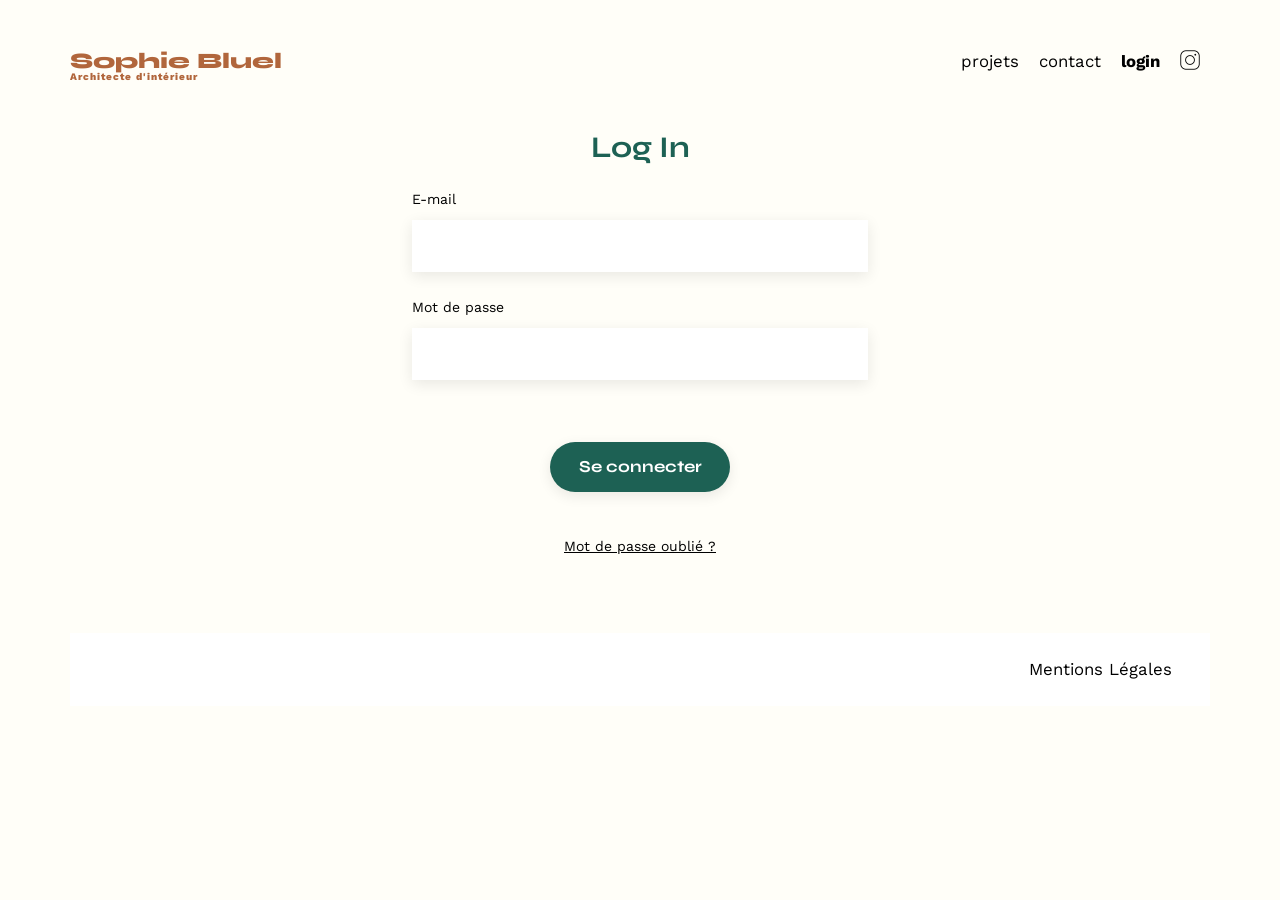
==== FrontEnd/login.html @ 37e01208 "page login" ====
<!DOCTYPE html>
<html lang="fr">
<head>
	<meta charset="UTF-8">
	<title>Sophie Bluel - Architecte d'intérieur</title>
	<meta name="viewport" content="width=device-width, initial-scale=1.0">
	<link rel="preconnect" href="https://fonts.googleapis.com">
	<link rel="preconnect" href="https://fonts.gstatic.com" crossorigin>
	<link href="https://fonts.googleapis.com/css2?family=Syne:wght@700;800&family=Work+Sans&display=swap" rel="stylesheet">
	<meta name="description" content="">
	<link rel="stylesheet" href="./assets/style.css">
</head>
<body>
<header>
	<a href="index.html">
		<h1>Sophie Bluel <span>Architecte d'intérieur</span></h1>
	</a>

	<nav>
		<ul>
			<li>projets</li>
			<li>contact</li>
			<li><a href="login.html" class="active">login</a></li>
			<li><img src="./assets/icons/instagram.png" alt="Instagram"></li>
		</ul>
	</nav>
</header>
<main>
	<section id="login">
        <h2>Log In</h2>
        <form action="#" method="post">
            <div>
                <label for="email">E-mail</label>
                <input type="email" name="email" id="email">
            </div>
            <div>
                <label for="password">Mot de passe</label>
                <input type="password" name="password" id="password">
            </div>
            <input type="submit" value="Se connecter">

            <p><a href="forgot-password.html" class="forgot-password">Mot de passe oublié ?</a></p>
        </form>

	</section>
</main>

<footer>
	<nav>
		<ul>
			<li>Mentions Légales</li>
		</ul>
	</nav>
</footer>
<script src="./script.js" defer></script>
</body>
</html>
---- FrontEnd/assets/style.css ----
/* http://meyerweb.com/eric/tools/css/reset/
   v2.0 | 20110126
   License: none (public domain)
*/

html, body, div, span, applet, object, iframe,
h1, h2, h3, h4, h5, h6, p, blockquote, pre,
a, abbr, acronym, address, big, cite, code,
del, dfn, em, img, ins, kbd, q, s, samp,
small, strike, strong, sub, sup, tt, var,
b, u, i, center,
dl, dt, dd, ol, ul, li,
fieldset, form, label, legend,
table, caption, tbody, tfoot, thead, tr, th, td,
article, aside, canvas, details, embed,
figure, figcaption, footer, header, hgroup,
menu, nav, output, ruby, section, summary,
time, mark, audio, video {
	margin: 0;
	padding: 0;
	border: 0;
	font-size: 100%;
	font: inherit;
	vertical-align: baseline;
}
/* HTML5 display-role reset for older browsers */
article, aside, details, figcaption, figure,
footer, header, hgroup, menu, nav, section {
	display: block;
}
body {
	line-height: 1;
}
ol, ul {
	list-style: none;
}
blockquote, q {
	quotes: none;
}
blockquote:before, blockquote:after,
q:before, q:after {
	content: '';
	content: none;
}
table {
	border-collapse: collapse;
	border-spacing: 0;
}
/** end reset css**/
body {
	max-width: 1140px;
	margin:auto;
	font-family: 'Work Sans' ;
	font-size: 14px;
	background-color: #FFFEF8;
}

main {
	padding-bottom: 5rem;
}

header {
	display: flex;
	justify-content: space-between;
	margin: 50px 0
}
section {
	margin: 50px 0
}

h1{
	display: flex;
	flex-direction: column;
	font-family: 'Syne';
	font-size: 22px;
	font-weight: 800;
	color: #B1663C
}

h1 > span {
	font-family: 'Work Sans';
	font-size:10px;
	letter-spacing: 0.1em;
;
}

h2{
	font-family: 'Syne';
	font-weight: 700;
	font-size: 30px;
	color: #1D6154
}
nav ul {
	display: flex;
	align-items: center;
	list-style-type: none;

}

header a {
	text-decoration: none;
}

nav li {
	padding: 0 10px;
	font-size: 1.2em;
}

nav li .active {
	font-weight: bold;
}

nav li img {
	height: 1.2em;
}

nav li a {
	color: black;
}

li:hover {
	color: #B1663C;
}
#introduction {
	display: flex;
	align-items: center;
}
#introduction figure {
	flex: 1
}
#introduction img {
	display: block;
	margin: auto;
	width: 80%;
}

#introduction article {
	flex: 1
}
#introduction h2 {
	margin-bottom: 1em;
}

#introduction p {
	margin-bottom: 0.5em;
}
#portfolio h2 {
	text-align: center;
	margin-bottom: 1em;
}

.filters {
	display: flex;
	justify-content: center;
	margin-bottom: 2em;
}

.filters button {
	font-family: 'Syne';
	background-color: #FFFEF8;
	color: #1D6154;
	border: none;
	padding: 10px 20px;
	margin: 0 10px;
	border-radius: 60px;
	border: solid 1px #1D6154;
	cursor: pointer;
}

.filters button:hover, .filters button.active {
	background-color: #1D6154;
	color: white;
}

.gallery {
	width: 100%;
	display: grid;
	grid-template-columns: 1fr 1fr 1fr;
	grid-column-gap: 20px;
	grid-row-gap: 20px;
}

.gallery img {
	width: 100%;

}
#contact {
	width: 50%;
margin: auto;
}
#contact > * {
	text-align: center;

}
#contact h2{
	margin-bottom: 20px;
}
#contact form {
	text-align: left;
	margin-top:30px;
	display: flex;
	flex-direction: column;
}

#contact input {
	height: 50px;
	font-size: 1.2em;
	border: none;
	box-shadow: 0px 4px 14px rgba(0, 0, 0, 0.09);
}
#contact label {
	margin: 2em 0 1em 0;
}
#contact textarea {
	border: none;
	box-shadow: 0px 4px 14px rgba(0, 0, 0, 0.09);
}

input[type="submit"]{
	font-family: 'Syne';
	font-weight: 700;
	color: white;
	background-color: #1D6154;
	margin : 2em auto ;
	width: 180px;
	text-align: center;
	border-radius: 60px ;
}

#login {
	width: 40%;
	margin: auto;
	display: flex;
	flex-direction: column;
}

#login h2 {
	text-align: center;
	margin-bottom: 1em;
}

	#login form {
		align-items: center;
	}

#login form, #login form div {
	display: flex;
	flex-direction: column;
	gap: 1em;
}

#login form div {
	width: 100%;
	margin-bottom: 1em;
}

#login input {
	height: 50px;
	font-size: 1.2em;
	border: none;
	box-shadow: 0px 4px 14px rgba(0, 0, 0, 0.09);
}

#login .forgot-password {
	color: black;
}

footer {
	background-color: white;
	text-align: center;
	width: 100%;
}

footer nav ul {
	display: flex;
	justify-content: flex-end;
	padding: 2em;
}
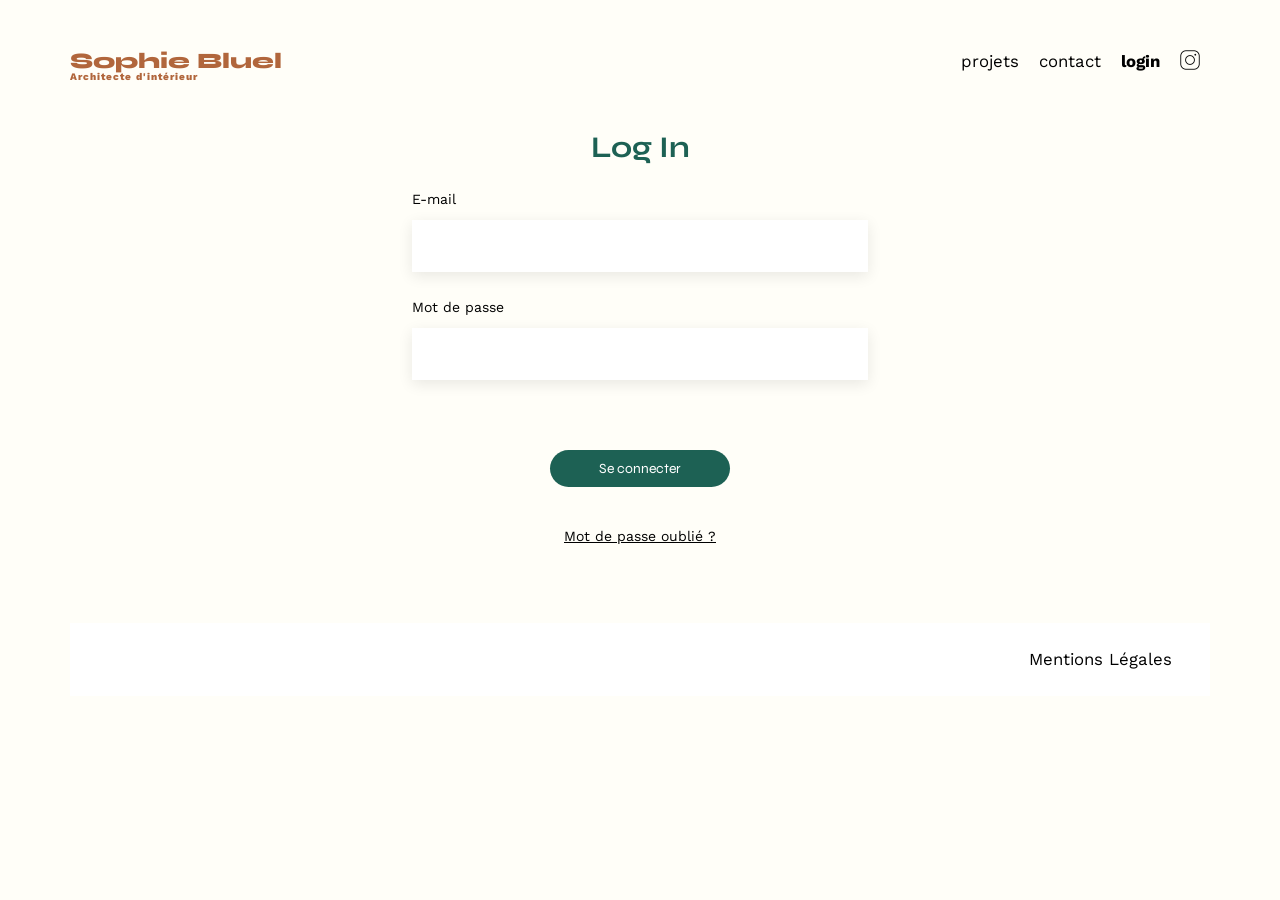
==== commit 30dd5e71: "ajout d'un ID au lien de la page login pour adapter son texte, MAJ des appels de scryptes et ajout d" ====
--- a/FrontEnd/login.html
+++ b/FrontEnd/login.html
@@ -20,7 +20,7 @@
 		<ul>
 			<li>projets</li>
 			<li>contact</li>
-			<li><a href="login.html" class="active">login</a></li>
+			<li><a href="login.html" id="loginLink" class="active">login</a></li>
 			<li><img src="./assets/icons/instagram.png" alt="Instagram"></li>
 		</ul>
 	</nav>
@@ -37,7 +37,12 @@
                 <label for="password">Mot de passe</label>
                 <input type="password" name="password" id="password">
             </div>
-            <input type="submit" value="Se connecter">
+			<div>
+				<p class="error"></p>
+			</div>
+            <button type="submit">
+				Se connecter
+			</button>
 
             <p><a href="forgot-password.html" class="forgot-password">Mot de passe oublié ?</a></p>
         </form>
@@ -52,6 +57,7 @@
 		</ul>
 	</nav>
 </footer>
-<script src="./script.js" defer></script>
+<script src="./script.js"></script>
+<script src="./login.js" defer></script>
 </body>
 </html>
--- a/FrontEnd/assets/style.css
+++ b/FrontEnd/assets/style.css
@@ -239,9 +239,9 @@
 	margin-bottom: 1em;
 }
 
-	#login form {
-		align-items: center;
-	}
+#login form {
+	align-items: center;
+}
 
 #login form, #login form div {
 	display: flex;
@@ -261,6 +261,26 @@
 	box-shadow: 0px 4px 14px rgba(0, 0, 0, 0.09);
 }
 
+#login button {
+	font-family: 'Syne';
+	font-size: 14px;
+	border: none;
+	color: white;
+	background-color: #1D6154;
+	margin : 2em auto ;
+	margin-top: 1em;
+	padding: 10px 20px;
+	width: 180px;
+	text-align: center;
+	border-radius: 60px ;
+	cursor: pointer;
+}
+
+#login .error {
+	color: red;
+	margin: auto;
+}
+
 #login .forgot-password {
 	color: black;
 }
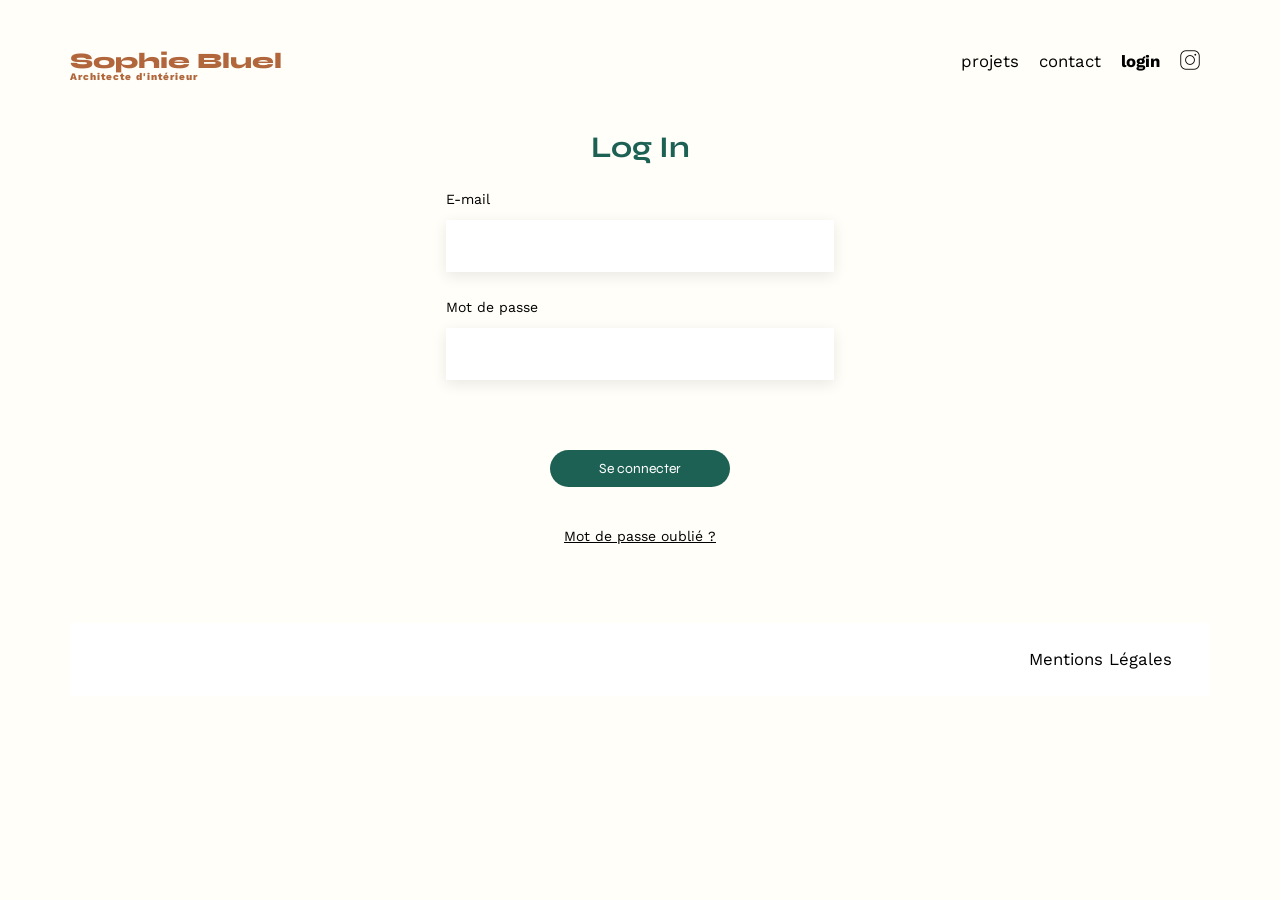
==== commit d7038077: "forgotten commit" ====
--- a/FrontEnd/login.html
+++ b/FrontEnd/login.html
@@ -1,63 +1,62 @@
-<!DOCTYPE html>
-<html lang="fr">
-<head>
-	<meta charset="UTF-8">
-	<title>Sophie Bluel - Architecte d'intérieur</title>
-	<meta name="viewport" content="width=device-width, initial-scale=1.0">
-	<link rel="preconnect" href="https://fonts.googleapis.com">
-	<link rel="preconnect" href="https://fonts.gstatic.com" crossorigin>
-	<link href="https://fonts.googleapis.com/css2?family=Syne:wght@700;800&family=Work+Sans&display=swap" rel="stylesheet">
-	<meta name="description" content="">
-	<link rel="stylesheet" href="./assets/style.css">
-</head>
-<body>
-<header>
-	<a href="index.html">
-		<h1>Sophie Bluel <span>Architecte d'intérieur</span></h1>
-	</a>
-
-	<nav>
-		<ul>
-			<li>projets</li>
-			<li>contact</li>
-			<li><a href="login.html" id="loginLink" class="active">login</a></li>
-			<li><img src="./assets/icons/instagram.png" alt="Instagram"></li>
-		</ul>
-	</nav>
-</header>
-<main>
-	<section id="login">
-        <h2>Log In</h2>
-        <form action="#" method="post">
-            <div>
-                <label for="email">E-mail</label>
-                <input type="email" name="email" id="email">
-            </div>
-            <div>
-                <label for="password">Mot de passe</label>
-                <input type="password" name="password" id="password">
-            </div>
-			<div>
-				<p class="error"></p>
-			</div>
-            <button type="submit">
-				Se connecter
-			</button>
-
-            <p><a href="forgot-password.html" class="forgot-password">Mot de passe oublié ?</a></p>
-        </form>
-
-	</section>
-</main>
-
-<footer>
-	<nav>
-		<ul>
-			<li>Mentions Légales</li>
-		</ul>
-	</nav>
-</footer>
-<script src="./script.js"></script>
-<script src="./login.js" defer></script>
-</body>
+<!DOCTYPE html>
+<html lang="fr">
+<head>
+	<meta charset="UTF-8">
+	<title>Sophie Bluel - Architecte d'intérieur</title>
+	<meta name="viewport" content="width=device-width, initial-scale=1.0">
+	<link rel="preconnect" href="https://fonts.googleapis.com">
+	<link rel="preconnect" href="https://fonts.gstatic.com" crossorigin>
+	<link href="https://fonts.googleapis.com/css2?family=Syne:wght@700;800&family=Work+Sans&display=swap" rel="stylesheet">
+	<meta name="description" content="">
+	<link rel="stylesheet" href="./assets/style.css">
+</head>
+<body>
+<header>
+	<a href="index.html">
+		<h1>Sophie Bluel <span>Architecte d'intérieur</span></h1>
+	</a>
+
+	<nav>
+		<ul>
+			<li>projets</li>
+			<li>contact</li>
+			<li><a href="login.html" id="loginLink" class="active">login</a></li>
+			<li><img src="./assets/icons/instagram.png" alt="Instagram"></li>
+		</ul>
+	</nav>
+</header>
+<main>
+	<section id="login">
+        <h2>Log In</h2>
+        <form action="#" method="post">
+            <div>
+                <label for="email">E-mail</label>
+                <input type="email" name="email" id="email">
+            </div>
+            <div>
+                <label for="password">Mot de passe</label>
+                <input type="password" name="password" id="password">
+            </div>
+			<div>
+				<p class="error"></p>
+			</div>
+            <button type="submit">
+				Se connecter
+			</button>
+
+            <p><a href="forgot-password.html" class="forgot-password">Mot de passe oublié ?</a></p>
+        </form>
+
+	</section>
+</main>
+
+<footer>
+	<nav>
+		<ul>
+			<li>Mentions Légales</li>
+		</ul>
+	</nav>
+</footer>
+<script src="./login.js" defer></script>
+</body>
 </html>
--- a/FrontEnd/assets/style.css
+++ b/FrontEnd/assets/style.css
@@ -57,6 +57,8 @@
 
 main {
 	padding-bottom: 5rem;
+	width: 85%;
+	margin: auto;
 }
 
 header {
@@ -65,7 +67,7 @@
 	margin: 50px 0
 }
 section {
-	margin: 50px 0
+	margin: 150px 0
 }
 
 h1{
@@ -121,9 +123,186 @@
 li:hover {
 	color: #B1663C;
 }
+
+#edition-mode {
+	width: 100vw;
+	margin: 0 calc(-50vw + 50%);
+	background-color: black;
+	color: white;
+	padding: 15px;
+	display: flex;
+	align-items: center;
+	justify-content: center;
+	gap: 10px;
+}
+
+#edition-modal {
+	display: none;
+	position: fixed;
+	top: 0;
+	left: 0;
+	width: 100vw;
+	height: 100vh;
+	background-color: rgba(0, 0, 0, 0.5);
+	align-items: center;
+	justify-content: center;
+}
+
+#edition-modal-content {
+	width: 30%;
+	background-color: white;
+	padding: 3em;
+	border-radius: 10px;
+	position: relative;
+}
+
+#edition-modal-content #close {
+	position: absolute;
+	top: 3em;
+	right: 3em;
+	cursor: pointer;
+}
+
+#edition-modal-content h2 {
+	margin-top: 1em;
+	text-align: center;
+	font-size: 26px;
+	font-family: 'Work Sans';
+	font-weight: 500;
+	color: black;
+}
+
+#edition-modal-content .line {
+	width: 100%;
+	margin: auto;
+	background-color: gray;
+	height: 1px;
+}
+
+#edition-modal-content button {
+	font-family: 'Syne';
+	font-size: 14px;
+	border: none;
+	color: white;
+	background-color: #1D6154;
+	margin : auto ;
+	padding: 10px 30px;
+	text-align: center;
+	border-radius: 60px ;
+	cursor: pointer;
+}
+
+#edit-gallery figure{
+	position: relative;
+}
+
+#edit-gallery, #add-photo {
+	display: none;
+	flex-direction: column;
+	gap: 3em;
+	width: 90%;
+	margin: auto;
+}
+
+#edit-gallery #photos {
+	display: grid;
+	grid-template-columns: 1fr 1fr 1fr 1fr 1fr;
+	grid-column-gap: 10px;
+	grid-row-gap: 20px;
+}
+
+#edit-gallery #photos img {
+	width: 100%;
+}
+
+#edit-gallery .delete-icon {
+	position: absolute;
+	top: 4px;
+	right: 4px;
+	width: 17px;
+	height: 17px;
+	font-size: 10px;
+	background-color: black;
+	color: white;
+	border-radius: 2px;
+	display: flex;
+	justify-content: center;
+	align-items: center;
+	cursor: pointer;
+}
+
+#add-photo form {
+	display: flex;
+	flex-direction: column;
+	gap: 1em;
+}
+
+#add-photo form input {
+	height: 50px;
+	font-size: 1.2em;
+	border: none;
+	box-shadow: 0px 4px 14px rgba(0, 0, 0, 0.09);
+}
+
+#add-photo form .file{
+	background-color: #E8F1F6;
+	position: relative;
+	padding: 1em;
+}
+
+#add-photo form .file button {
+	background-color: #CBD6DC;
+	color: #306685;
+}
+
+#add-photo form .file div{
+	position: absolute;
+	width: calc(100% - 2em);
+	height: 150px;
+	top: 1em;
+	left: 1em;
+	z-index: 998;
+	display: flex;
+	flex-direction: column;
+	justify-content: center;
+	align-items: center;
+}
+
+#add-photo form .file .preview {
+	position: absolute;
+	top: 0;
+	height: 100%;
+	width: 100%;
+	object-fit: contain;
+	z-index: 999;
+	background-color: #E8F1F6;
+	display: none;
+	justify-content: center;
+	align-items: center;
+}
+
+#add-photo form input[type="file"] {
+	/* custom file input with text 'ajouter une photo' */
+	position: relative;
+	height: 150px;
+	width: 100%;
+	opacity: 0;
+	z-index: 1000;
+	cursor: pointer;
+}
+
+#add-photo form select {
+	background-color: white;
+	height: 50px;
+	font-size: 1.2em;
+	border: none;
+	box-shadow: 0px 4px 14px rgba(0, 0, 0, 0.09);
+}
+
 #introduction {
 	display: flex;
 	align-items: center;
+	gap: 5em;
 }
 #introduction figure {
 	flex: 1
@@ -131,7 +310,7 @@
 #introduction img {
 	display: block;
 	margin: auto;
-	width: 80%;
+	width: 100%;
 }
 
 #introduction article {
@@ -142,7 +321,7 @@
 }
 
 #introduction p {
-	margin-bottom: 0.5em;
+	margin-bottom: 1.5em;
 }
 #portfolio h2 {
 	text-align: center;
@@ -160,8 +339,9 @@
 	background-color: #FFFEF8;
 	color: #1D6154;
 	border: none;
-	padding: 10px 20px;
-	margin: 0 10px;
+	font-size: 16px;
+	padding: 8px 25px;
+	margin: 0 5px;
 	border-radius: 60px;
 	border: solid 1px #1D6154;
 	cursor: pointer;
@@ -276,7 +456,7 @@
 	cursor: pointer;
 }
 
-#login .error {
+.error, .delete-error {
 	color: red;
 	margin: auto;
 }
